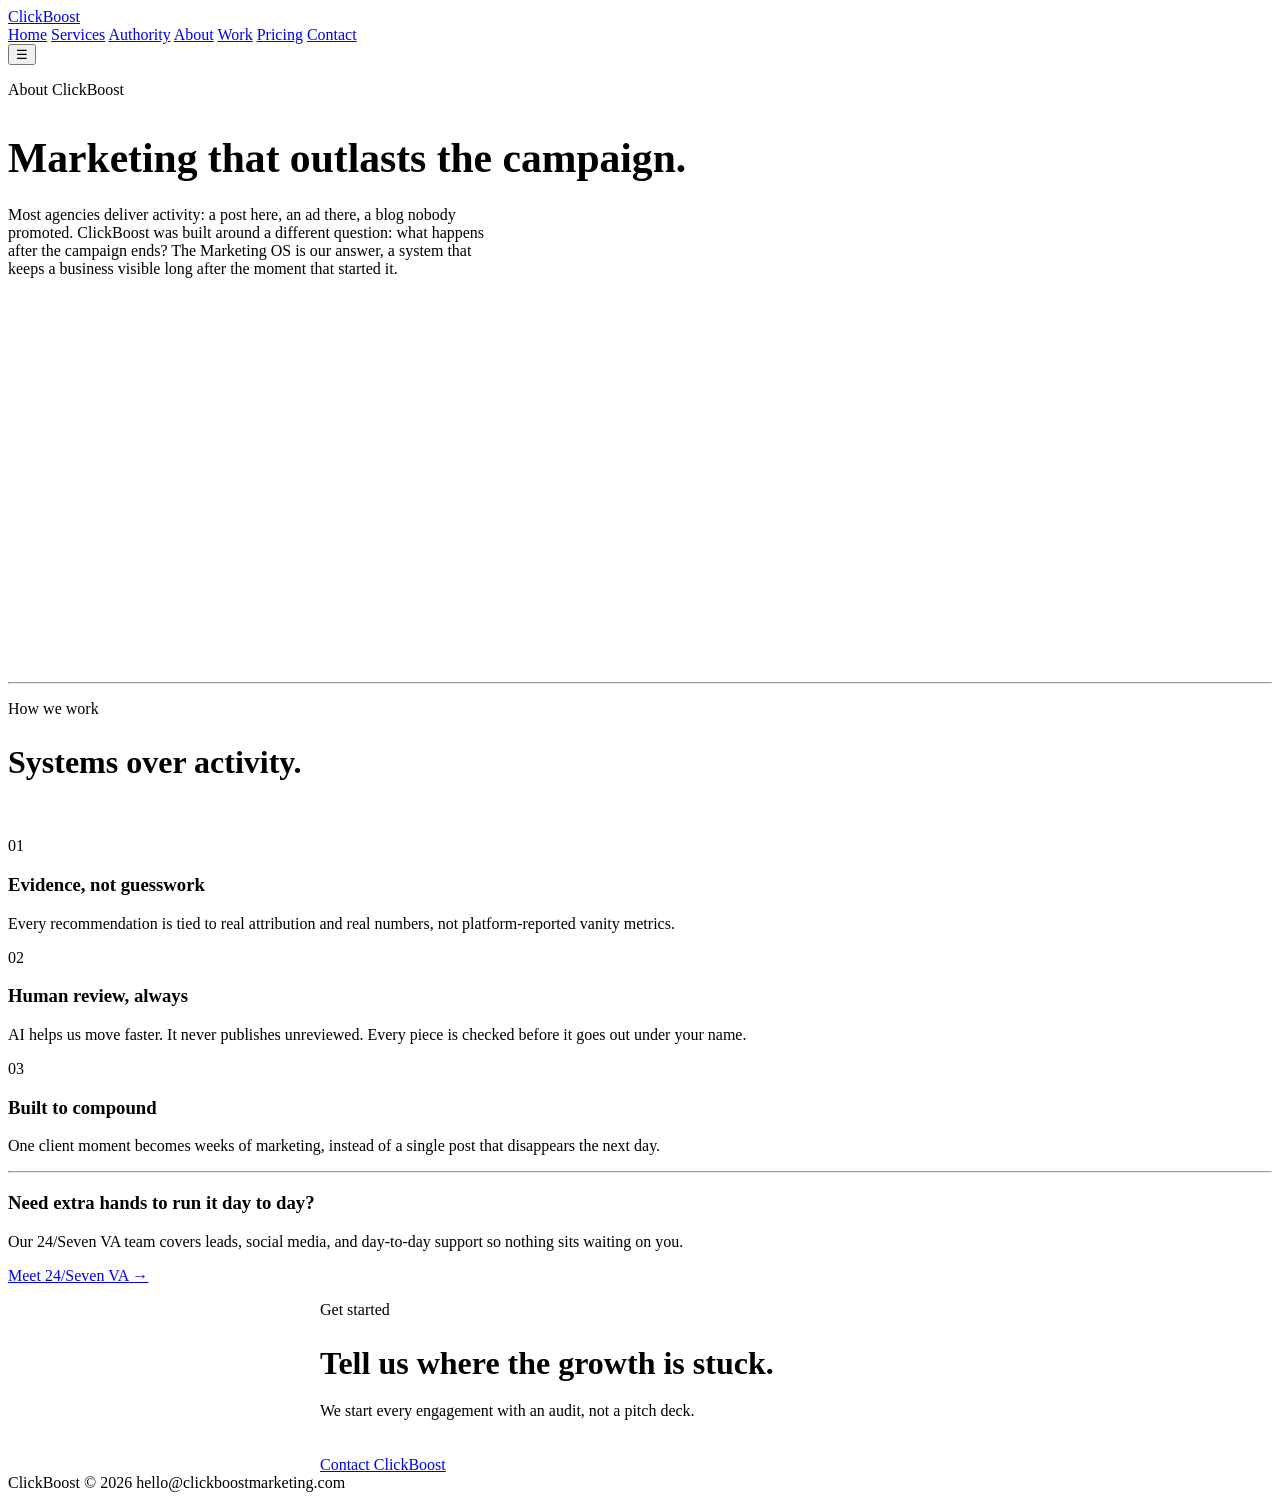
==== about.html @ 1c728be5 "Add files via upload" ====
<!DOCTYPE html>
<html lang="en">
<head>
<meta charset="UTF-8">
<meta name="viewport" content="width=device-width, initial-scale=1.0">
<title>About | ClickBoost</title>
<meta name="description" content="ClickBoost builds marketing systems that keep working after the campaign ends.">
<link rel="stylesheet" href="css/style.css">
</head>
<body>

<header class="site">
  <nav class="nav wrap">
    <a href="index.html" class="logo">Click<span class="boost">Boost</span></a>
    <div class="nav-links">
      <a href="index.html">Home</a>
      <a href="services.html">Services</a>
      <a href="authority.html">Authority</a>
      <a href="about.html" class="active">About</a>
      <a href="portfolio.html">Work</a>
      <a href="pricing.html">Pricing</a>
      <a href="contact.html" class="btn">Contact</a>
    </div>
    <button class="mobile-toggle">&#9776;</button>
  </nav>
</header>

<section class="section-pad" style="padding-bottom: 60px;">
  <div class="wrap grid-2">
    <div>
      <p class="eyebrow">About ClickBoost</p>
      <h1 style="font-size: 2.6rem; margin-bottom: 24px;">Marketing that outlasts the campaign.</h1>
      <p style="color: var(--ink-dim); max-width: 480px;">Most agencies deliver activity: a post here, an ad there, a blog nobody promoted. ClickBoost was built around a different question: what happens after the campaign ends? The Marketing OS is our answer, a system that keeps a business visible long after the moment that started it.</p>
    </div>
    <div style="position: relative; min-height: 320px;">
      <div class="blade emerald"></div>
    </div>
  </div>
</section>

<hr class="divider">

<section class="section-pad">
  <div class="wrap">
    <p class="eyebrow">How we work</p>
    <h2 style="font-size: 2rem; margin-bottom: 56px; max-width: 620px;">Systems over activity.</h2>
    <div class="grid-3">
      <div class="card">
        <span class="idx">01</span>
        <h3>Evidence, not guesswork</h3>
        <p>Every recommendation is tied to real attribution and real numbers, not platform-reported vanity metrics.</p>
      </div>
      <div class="card">
        <span class="idx">02</span>
        <h3>Human review, always</h3>
        <p>AI helps us move faster. It never publishes unreviewed. Every piece is checked before it goes out under your name.</p>
      </div>
      <div class="card">
        <span class="idx">03</span>
        <h3>Built to compound</h3>
        <p>One client moment becomes weeks of marketing, instead of a single post that disappears the next day.</p>
      </div>
    </div>
  </div>
</section>

<hr class="divider">

<section class="section-pad">
  <div class="wrap">
    <div class="va-band">
      <div>
        <h3>Need extra hands to run it day to day?</h3>
        <p>Our 24/Seven VA team covers leads, social media, and day-to-day support so nothing sits waiting on you.</p>
      </div>
      <a href="#" class="btn solid">Meet 24/Seven VA &rarr;</a>
    </div>
  </div>
</section>

<section class="section-pad tight">
  <div class="wrap center" style="max-width: 640px; margin: 0 auto;">
    <p class="eyebrow" style="justify-content:center;">Get started</p>
    <h2 style="font-size: 2rem; margin-bottom: 20px;">Tell us where the growth is stuck.</h2>
    <p style="color: var(--ink-dim); margin-bottom: 36px;">We start every engagement with an audit, not a pitch deck.</p>
    <a href="contact.html" class="btn solid">Contact ClickBoost</a>
  </div>
</section>

<footer class="site">
  <div class="wrap footer-row">
    <span class="mono">Click<span>Boost</span> &copy; 2026</span>
    <span class="mono">hello@clickboostmarketing.com</span>
  </div>
</footer>

</body>
</html>
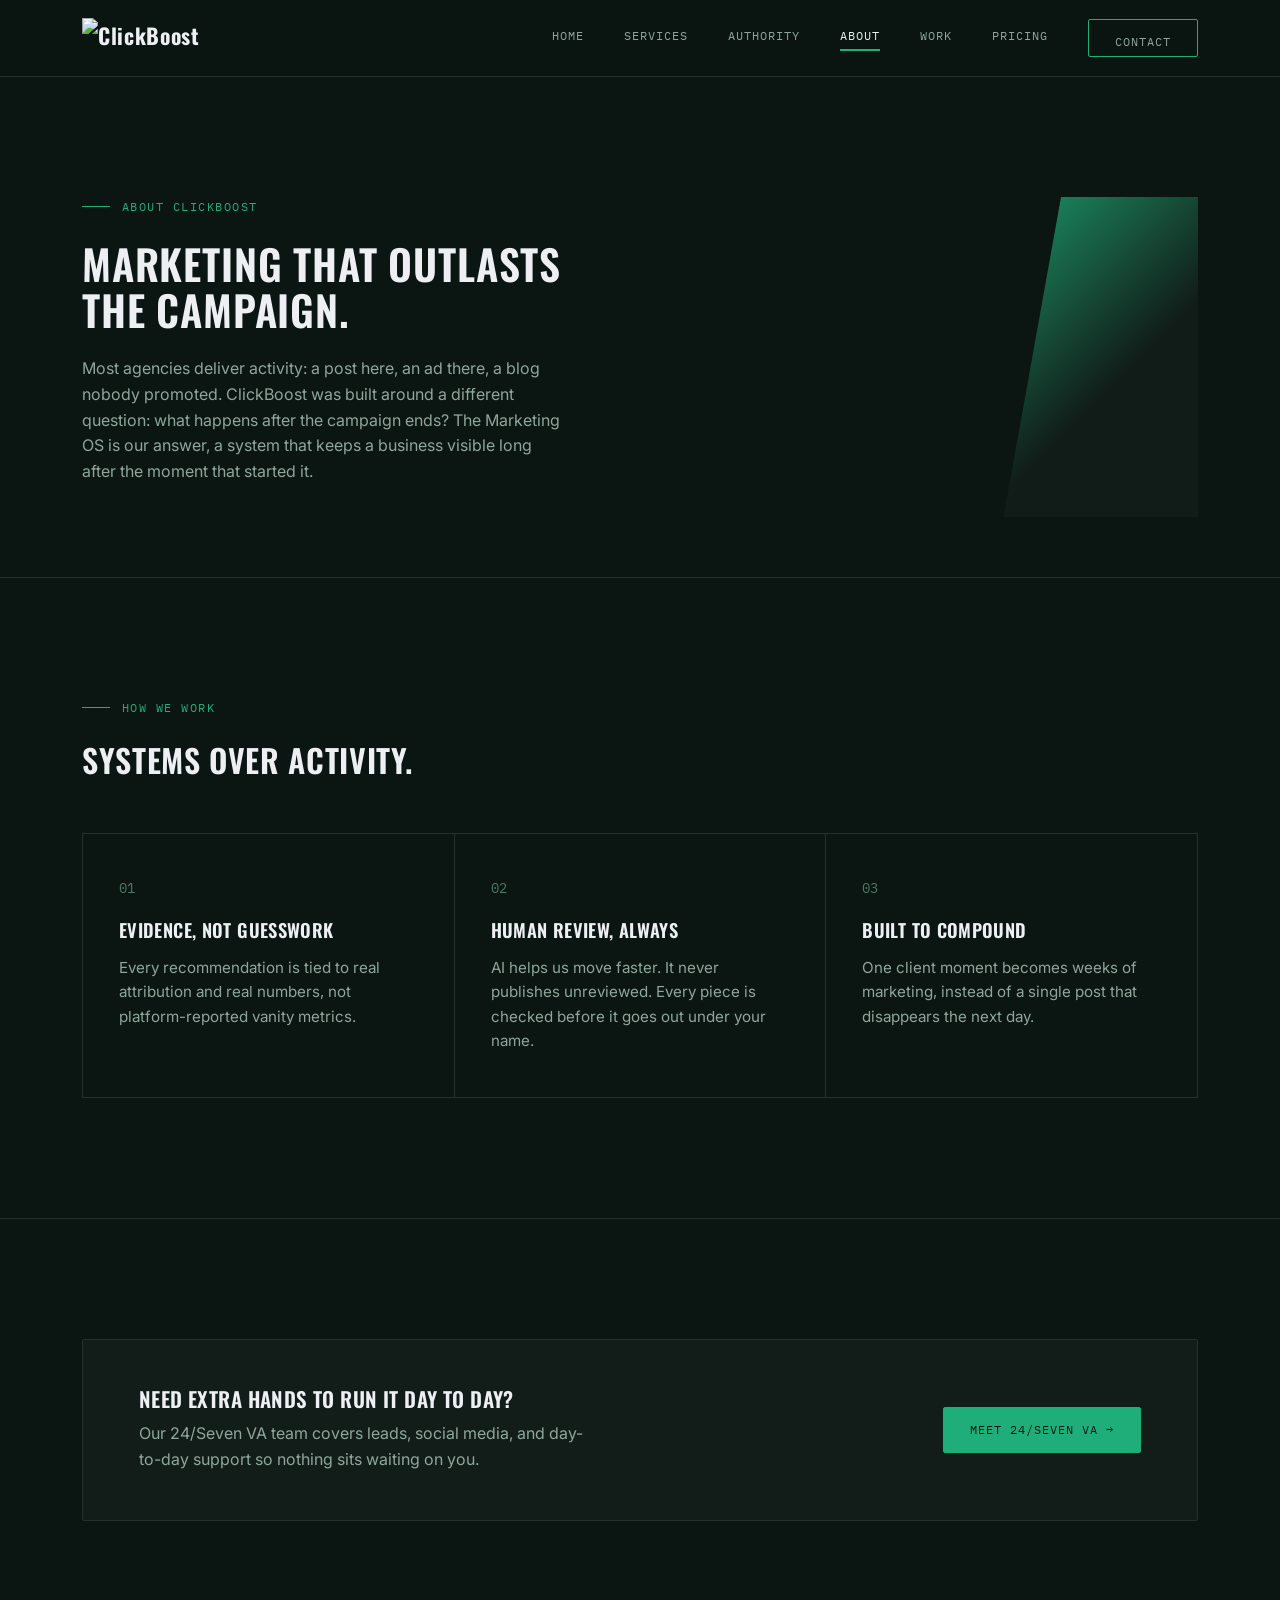
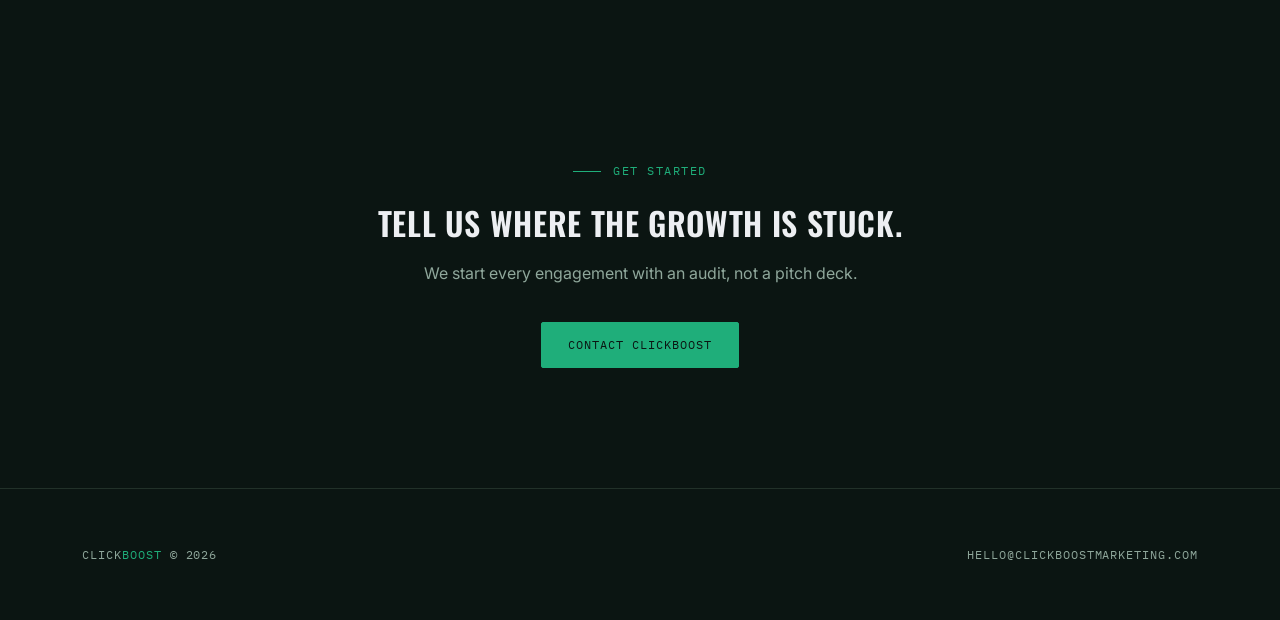
==== commit bad4649c: "Add files via upload" ====
--- a/about.html
+++ b/about.html
@@ -5,13 +5,13 @@
 <meta name="viewport" content="width=device-width, initial-scale=1.0">
 <title>About | ClickBoost</title>
 <meta name="description" content="ClickBoost builds marketing systems that keep working after the campaign ends.">
-<link rel="stylesheet" href="css/style.css">
+<link rel="stylesheet" href="style.css">
 </head>
 <body>
 
 <header class="site">
   <nav class="nav wrap">
-    <a href="index.html" class="logo">Click<span class="boost">Boost</span></a>
+    <a href="index.html" class="logo"><img src="logo.png" alt="ClickBoost" style="height:40px; display:block;"></a>
     <div class="nav-links">
       <a href="index.html">Home</a>
       <a href="services.html">Services</a>
--- a/style.css
+++ b/style.css
@@ -0,0 +1,394 @@
+/* CLICKBOOST — design tokens (duplicated structure from G05U, recolored)
+   bg-deep    #0B1512
+   bg-panel   #121D19
+   moss       #4C7A63
+   emerald    #1FAE7A
+   ink        #EDEFF2
+   ink-dim    #8FA79B
+   line       #223129
+*/
+
+@import url('https://fonts.googleapis.com/css2?family=Oswald:wght@400;500;600;700&family=Inter:wght@400;500;600&family=IBM+Plex+Mono:wght@500&display=swap');
+
+:root {
+  --bg-deep: #0B1512;
+  --bg-panel: #121D19;
+  --moss: #4C7A63;
+  --emerald: #1FAE7A;
+  --ink: #EDEFF2;
+  --ink-dim: #8FA79B;
+  --line: #223129;
+  --radius: 2px;
+}
+
+* { margin: 0; padding: 0; box-sizing: border-box; }
+
+html { scroll-behavior: smooth; }
+
+body {
+  background: var(--bg-deep);
+  color: var(--ink);
+  font-family: 'Inter', sans-serif;
+  line-height: 1.6;
+  overflow-x: hidden;
+}
+
+h1, h2, h3, .display {
+  font-family: 'Oswald', sans-serif;
+  text-transform: uppercase;
+  letter-spacing: 0.02em;
+  font-weight: 600;
+  line-height: 1.1;
+}
+
+.mono {
+  font-family: 'IBM Plex Mono', monospace;
+  letter-spacing: 0.08em;
+  text-transform: uppercase;
+  font-size: 0.75rem;
+  color: var(--emerald);
+}
+
+a { color: inherit; text-decoration: none; }
+
+img { max-width: 100%; display: block; }
+
+.wrap {
+  max-width: 1180px;
+  margin: 0 auto;
+  padding: 0 32px;
+}
+
+/* ---------- header ---------- */
+
+header.site {
+  position: sticky;
+  top: 0;
+  z-index: 100;
+  background: rgba(11, 21, 18, 0.92);
+  backdrop-filter: blur(8px);
+  border-bottom: 1px solid var(--line);
+}
+
+.nav {
+  display: flex;
+  align-items: center;
+  justify-content: space-between;
+  height: 76px;
+}
+
+.logo {
+  font-family: 'Oswald', sans-serif;
+  font-weight: 700;
+  font-size: 1.35rem;
+  letter-spacing: 0.03em;
+  display: flex;
+  align-items: baseline;
+  gap: 6px;
+}
+
+.logo span.boost { color: var(--emerald); }
+
+.nav-links {
+  display: flex;
+  align-items: center;
+  gap: 40px;
+}
+
+.nav-links a {
+  font-family: 'IBM Plex Mono', monospace;
+  font-size: 0.78rem;
+  letter-spacing: 0.08em;
+  text-transform: uppercase;
+  color: var(--ink-dim);
+  transition: color 0.2s ease;
+  position: relative;
+  padding-bottom: 4px;
+}
+
+.nav-links a:hover,
+.nav-links a.active {
+  color: var(--ink);
+}
+
+.nav-links a.active::after {
+  content: '';
+  position: absolute;
+  left: 0; right: 0; bottom: -1px;
+  height: 2px;
+  background: var(--emerald);
+}
+
+.btn {
+  display: inline-block;
+  font-family: 'IBM Plex Mono', monospace;
+  font-size: 0.78rem;
+  letter-spacing: 0.08em;
+  text-transform: uppercase;
+  padding: 12px 26px;
+  border: 1px solid var(--emerald);
+  color: var(--emerald);
+  border-radius: var(--radius);
+  transition: all 0.2s ease;
+  white-space: nowrap;
+}
+
+.btn:hover {
+  background: var(--emerald);
+  color: var(--bg-deep);
+}
+
+.btn.solid {
+  background: var(--emerald);
+  color: var(--bg-deep);
+}
+
+.btn.solid:hover {
+  background: transparent;
+  color: var(--emerald);
+}
+
+.mobile-toggle { display: none; }
+
+/* ---------- hero / sections ---------- */
+
+section { position: relative; }
+
+.section-pad { padding: 120px 0; }
+
+.eyebrow {
+  font-family: 'IBM Plex Mono', monospace;
+  font-size: 0.78rem;
+  letter-spacing: 0.12em;
+  text-transform: uppercase;
+  color: var(--emerald);
+  display: flex;
+  align-items: center;
+  gap: 12px;
+  margin-bottom: 24px;
+}
+
+.eyebrow::before {
+  content: '';
+  width: 28px;
+  height: 1px;
+  background: var(--emerald);
+}
+
+.divider {
+  height: 1px;
+  background: var(--line);
+  border: none;
+}
+
+.grid-2 {
+  display: grid;
+  grid-template-columns: 1fr 1fr;
+  gap: 64px;
+  align-items: start;
+}
+
+.grid-3 {
+  display: grid;
+  grid-template-columns: repeat(3, 1fr);
+  gap: 1px;
+  background: var(--line);
+  border: 1px solid var(--line);
+}
+
+.card {
+  background: var(--bg-deep);
+  padding: 44px 36px;
+}
+
+.card h3 {
+  font-size: 1.15rem;
+  margin-bottom: 16px;
+  color: var(--ink);
+}
+
+.card p { color: var(--ink-dim); font-size: 0.95rem; }
+
+.card .idx {
+  font-family: 'IBM Plex Mono', monospace;
+  color: var(--moss);
+  font-size: 0.85rem;
+  margin-bottom: 20px;
+  display: block;
+}
+
+/* diagonal cut — signature element, same shape as G05U, recolored */
+.blade {
+  position: absolute;
+  top: 0; right: 0;
+  width: 42%;
+  height: 100%;
+  background: linear-gradient(135deg, var(--moss) 0%, var(--bg-panel) 55%);
+  clip-path: polygon(38% 0, 100% 0, 100% 100%, 12% 100%);
+  opacity: 0.9;
+}
+
+.blade.emerald {
+  background: linear-gradient(135deg, var(--emerald) 0%, var(--bg-panel) 60%);
+}
+
+/* ---------- footer ---------- */
+
+footer.site {
+  border-top: 1px solid var(--line);
+  padding: 56px 0;
+}
+
+.footer-row {
+  display: flex;
+  justify-content: space-between;
+  align-items: center;
+  flex-wrap: wrap;
+  gap: 24px;
+}
+
+.footer-row .mono { color: var(--ink-dim); }
+.footer-row .mono span { color: var(--emerald); }
+
+/* ---------- VA cross-promo ---------- */
+
+.va-band {
+  background: var(--bg-panel);
+  border: 1px solid var(--line);
+  border-radius: var(--radius);
+  padding: 48px 56px;
+  display: flex;
+  align-items: center;
+  justify-content: space-between;
+  gap: 32px;
+  flex-wrap: wrap;
+}
+.va-band h3 { font-size: 1.3rem; margin-bottom: 10px; }
+.va-band p { color: var(--ink-dim); max-width: 460px; font-family: 'Inter', sans-serif; text-transform: none; letter-spacing: normal; }
+
+/* ---------- utility ---------- */
+
+.center { text-align: center; }
+.mt-64 { margin-top: 64px; }
+.stat {
+  font-family: 'Oswald', sans-serif;
+  font-size: 2.6rem;
+  color: var(--emerald);
+  line-height: 1;
+}
+.stat-label {
+  font-family: 'IBM Plex Mono', monospace;
+  font-size: 0.72rem;
+  letter-spacing: 0.08em;
+  text-transform: uppercase;
+  color: var(--ink-dim);
+  margin-top: 10px;
+}
+
+/* ---------- alt panel ---------- */
+
+.panel-alt { background: var(--bg-panel); }
+
+/* ---------- pricing ---------- */
+
+.price-card {
+  background: var(--bg-deep);
+  padding: 44px 36px;
+  position: relative;
+  display: flex;
+  flex-direction: column;
+}
+
+.price-card.recommended {
+  background: var(--bg-panel);
+}
+
+.price-card.recommended::before {
+  content: 'RECOMMENDED';
+  position: absolute;
+  top: 0;
+  right: 0;
+  font-family: 'IBM Plex Mono', monospace;
+  font-size: 0.62rem;
+  letter-spacing: 0.1em;
+  color: var(--bg-deep);
+  background: var(--emerald);
+  padding: 6px 14px;
+}
+
+.price-name {
+  font-family: 'IBM Plex Mono', monospace;
+  font-size: 0.78rem;
+  letter-spacing: 0.1em;
+  text-transform: uppercase;
+  color: var(--moss);
+  margin-bottom: 18px;
+}
+
+.price-card.recommended .price-name { color: var(--emerald); }
+
+.price-value {
+  font-family: 'Oswald', sans-serif;
+  font-size: 2.4rem;
+  color: var(--ink);
+  margin-bottom: 6px;
+}
+
+.price-value span {
+  font-family: 'IBM Plex Mono', monospace;
+  font-size: 0.85rem;
+  color: var(--ink-dim);
+  text-transform: none;
+  letter-spacing: normal;
+}
+
+.price-desc {
+  color: var(--ink-dim);
+  font-size: 0.9rem;
+  margin-bottom: 28px;
+  padding-bottom: 28px;
+  border-bottom: 1px solid var(--line);
+}
+
+.price-features {
+  list-style: none;
+  margin-bottom: 32px;
+  flex-grow: 1;
+}
+
+.price-features li {
+  font-size: 0.88rem;
+  color: var(--ink-dim);
+  padding: 9px 0;
+  border-bottom: 1px solid var(--line);
+  display: flex;
+  gap: 10px;
+}
+
+.price-features li:last-child { border-bottom: none; }
+
+.price-features li::before {
+  content: '+';
+  color: var(--emerald);
+  font-family: 'IBM Plex Mono', monospace;
+  flex-shrink: 0;
+}
+
+.price-features li strong { color: var(--ink); font-weight: 500; }
+
+.price-note {
+  color: var(--ink-dim);
+  font-size: 0.82rem;
+  font-family: 'IBM Plex Mono', monospace;
+  letter-spacing: 0.03em;
+}
+
+@media (max-width: 860px) {
+  .nav-links { display: none; }
+  .mobile-toggle { display: block; background: none; border: none; color: var(--ink); font-size: 1.4rem; }
+  .grid-2 { grid-template-columns: 1fr; gap: 40px; }
+  .grid-3 { grid-template-columns: 1fr; }
+  .section-pad { padding: 72px 0; }
+  .blade { display: none; }
+  .va-band { flex-direction: column; align-items: flex-start; }
+}
